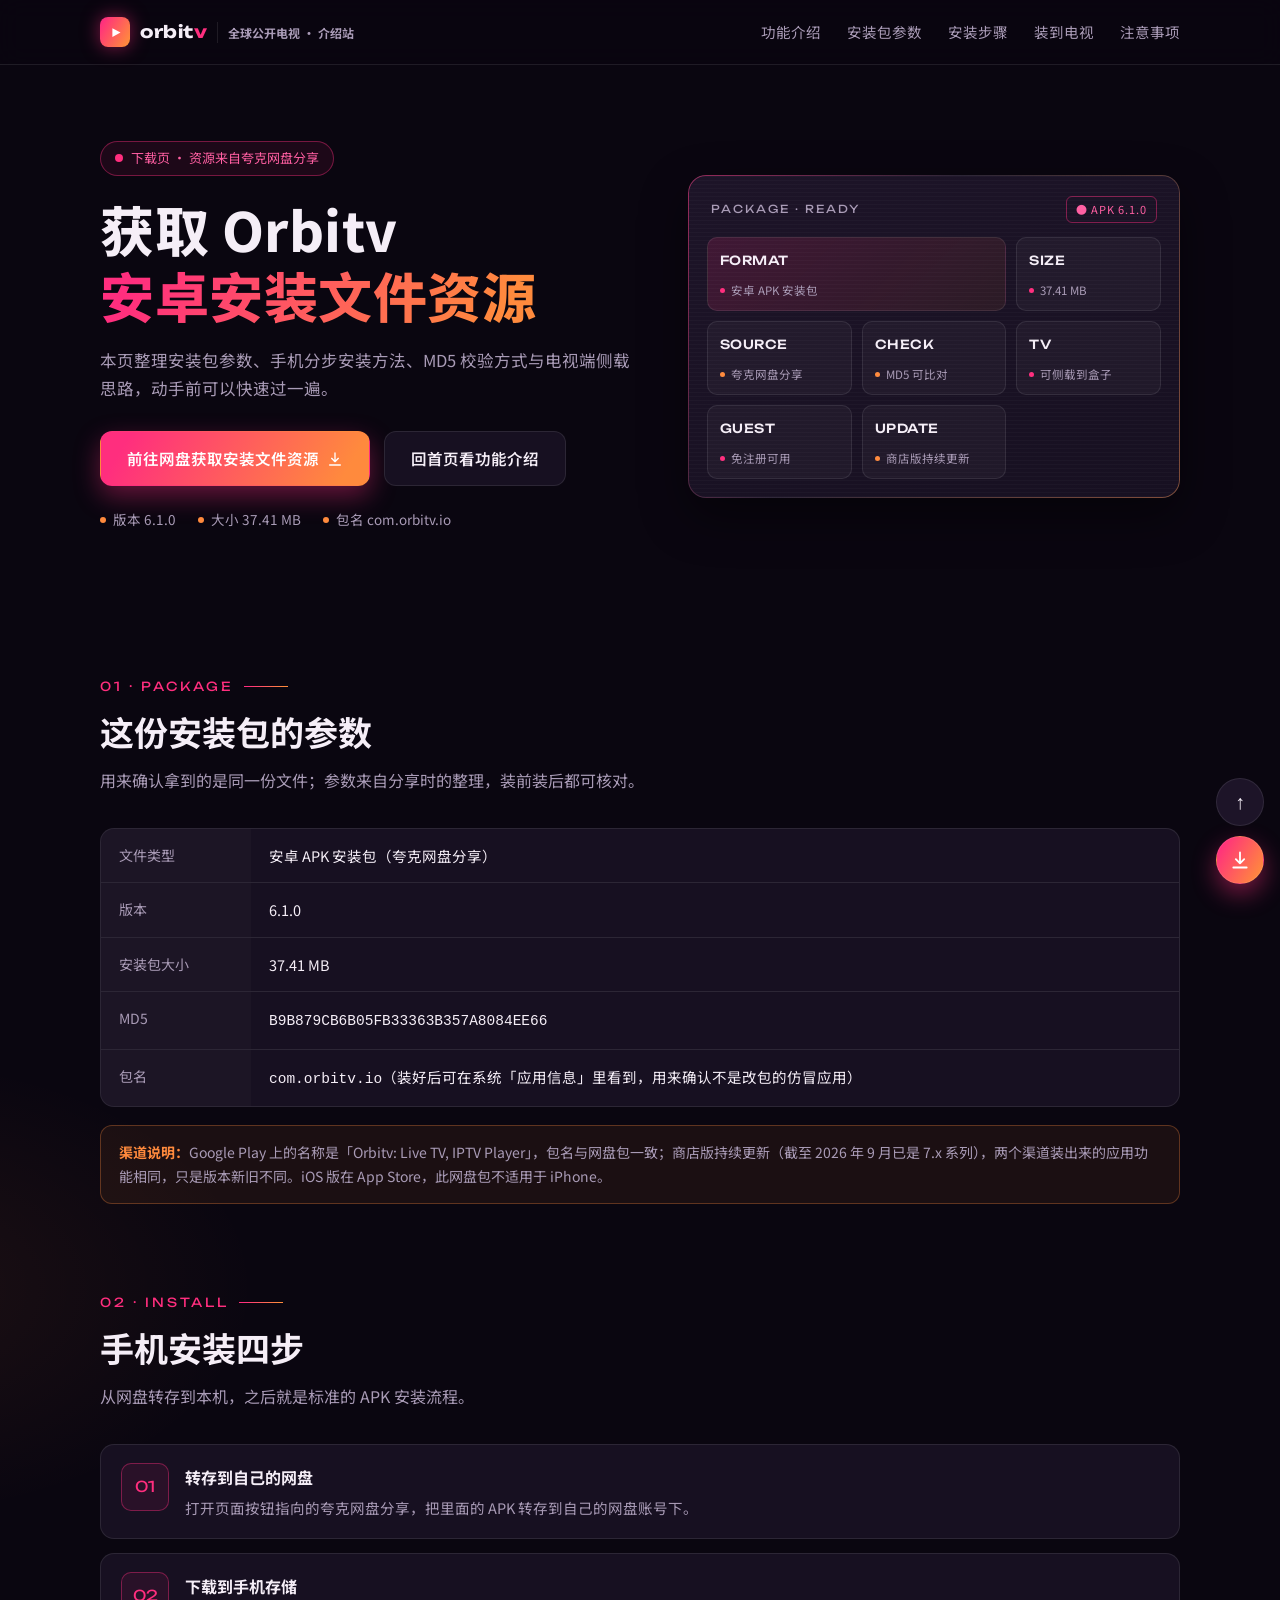
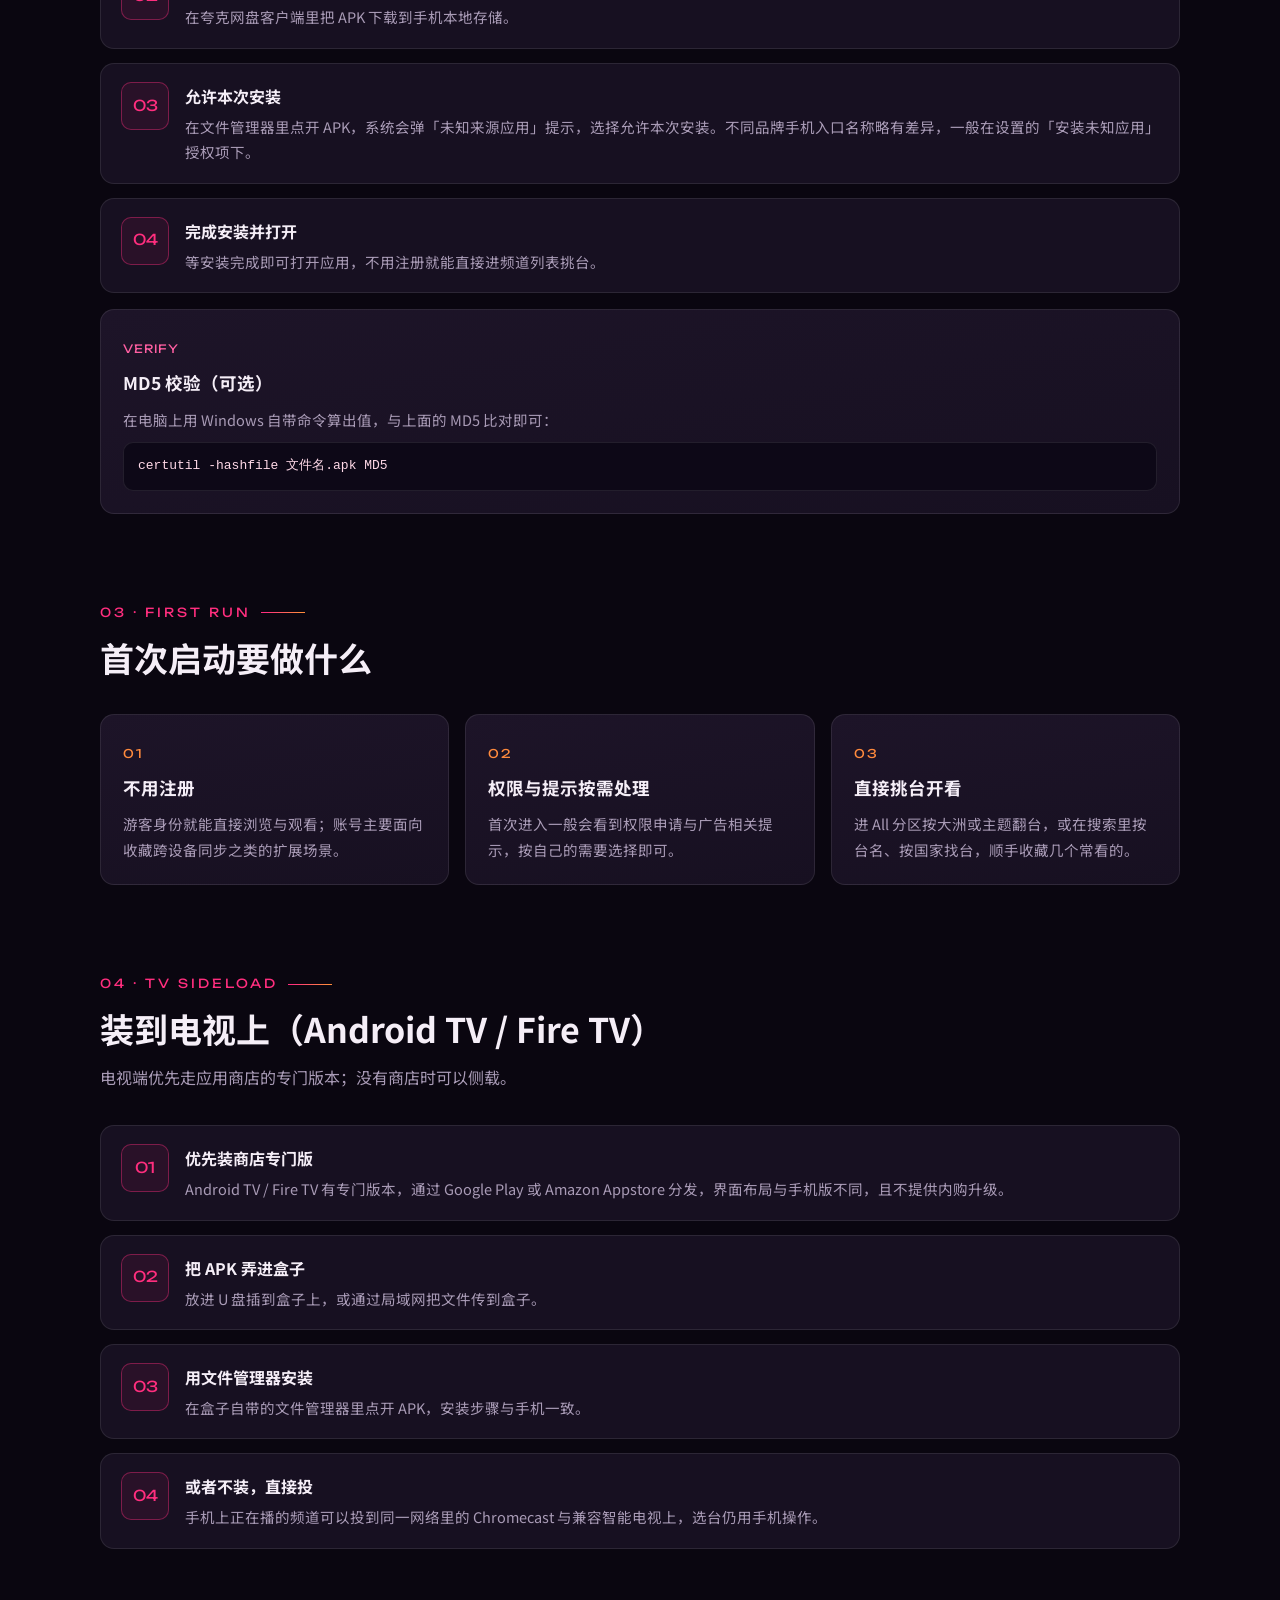
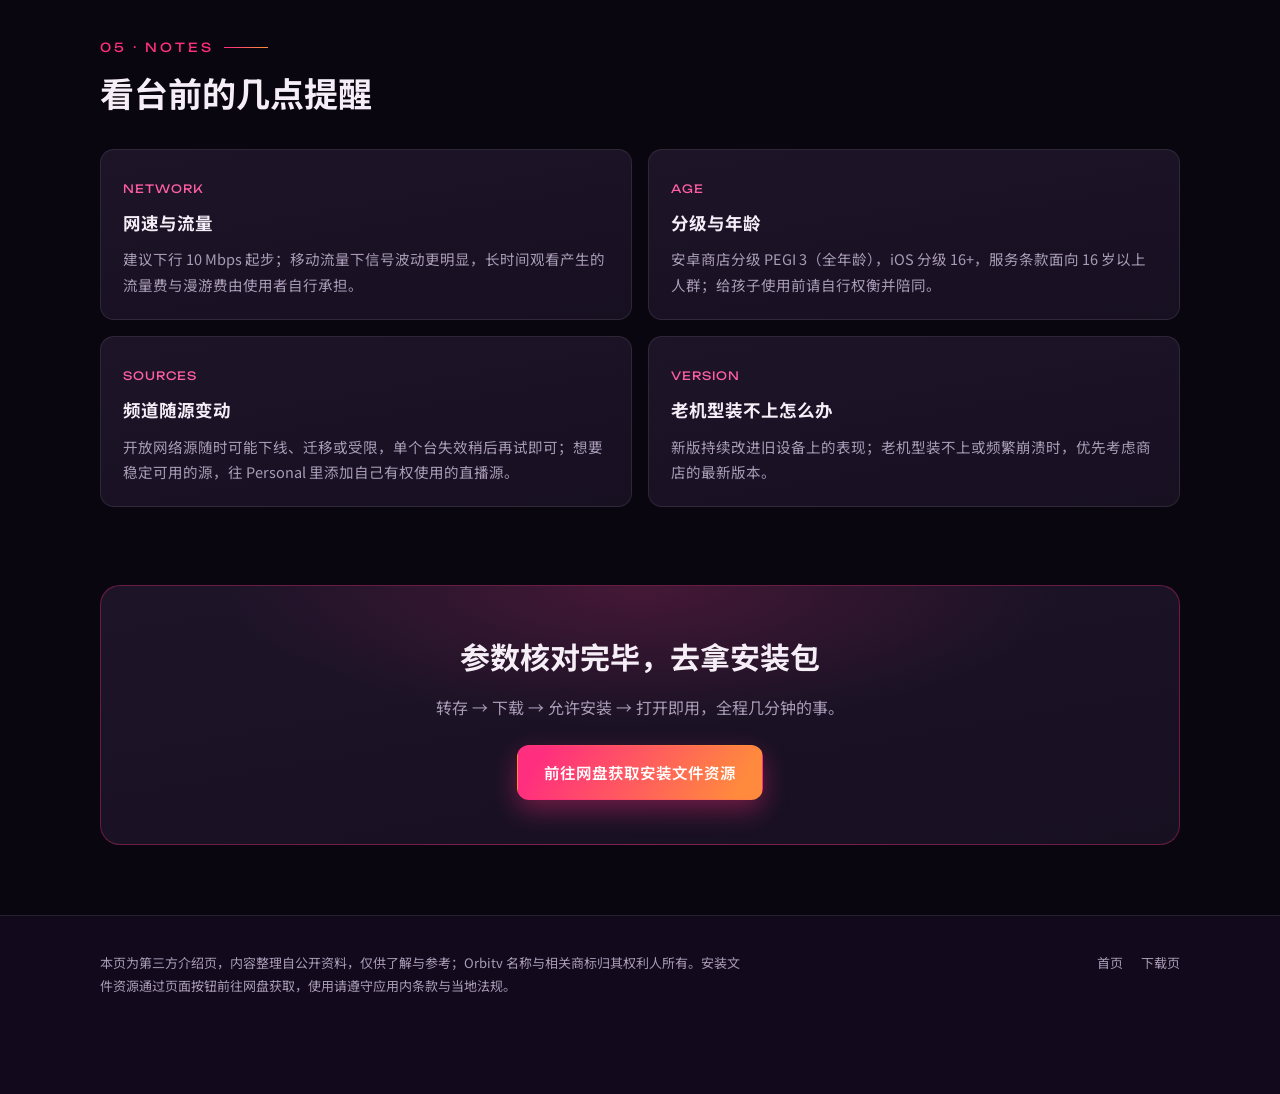
==== download.html @ 274c02f9 "update" ====
<!DOCTYPE html>
<html lang="zh-CN">
<head>
<meta charset="UTF-8">
<meta name="viewport" content="width=device-width, initial-scale=1">
<title>Orbitv 安卓安装包获取指引（v6.1.0）· 安装步骤与 MD5 校验</title>
<meta name="description" content="Orbitv 安卓 APK 安装文件资源的获取指引：安装包参数（版本 6.1.0、37.41 MB、MD5、包名 com.orbitv.io）、手机分步安装、MD5 校验命令、Android TV / Fire TV 侧载方法与首次启动提示。">
<meta name="keywords" content="orbitv 下载,orbitv apk,orbitv 安装包,orbitv 安卓安装,orbitv 6.1.0">
<link rel="icon" type="image/svg+xml" href="data:image/svg+xml,%3Csvg xmlns='http://www.w3.org/2000/svg' viewBox='0 0 32 32'%3E%3Crect width='32' height='32' rx='7' fill='%23ff2e7e'/%3E%3Cpath d='M12 9l12 7-12 7z' fill='%23fff'/%3E%3C/svg%3E">
<link rel="preconnect" href="https://fonts.googleapis.com">
<link rel="preconnect" href="https://fonts.gstatic.com" crossorigin>
<link href="https://fonts.googleapis.com/css2?family=Unbounded:wght@400;500;700&family=Noto+Sans+SC:wght@400;500;700;900&display=swap" rel="stylesheet">
<link rel="stylesheet" href="/assets/css/style.css">
</head>
<body>

<header class="site-header">
  <div class="wrap header-in">
    <a class="brand" href="/">
      <span class="brand-mark" aria-hidden="true">
        <svg viewBox="0 0 24 24" fill="none"><path d="M7 5l13 7-13 7z" fill="#fff"/></svg>
      </span>
      <span class="brand-name">orbit<em>v</em></span>
      <span class="brand-tag">全球公开电视 · 介绍站</span>
    </a>
    <button class="nav-toggle" aria-label="菜单" aria-expanded="false" aria-controls="site-nav">
      <span></span><span></span><span></span>
    </button>
    <nav class="nav-links" id="site-nav" aria-label="站内导航">
      <a href="/">功能介绍</a>
      <a href="#sec-package">安装包参数</a>
      <a href="#sec-steps">安装步骤</a>
      <a href="#sec-tv">装到电视</a>
      <a href="#sec-notes">注意事项</a>
    </nav>
  </div>
</header>

<main>
  <!-- 英雄区 -->
  <section class="hero">
    <div class="wrap hero-grid">
      <div>
        <span class="chip"><span class="live-dot" aria-hidden="true"></span>下载页 · 资源来自夸克网盘分享</span>
        <h1>获取 Orbitv<br><span class="grad-text">安卓安装文件资源</span></h1>
        <p class="lead">本页整理安装包参数、手机分步安装方法、MD5 校验方式与电视端侧载思路，动手前可以快速过一遍。</p>
        <div class="cta-row">
          <a class="btn btn-primary" href="#" data-link="download">前往网盘获取安装文件资源
            <svg width="16" height="16" viewBox="0 0 24 24" fill="none" aria-hidden="true"><path d="M12 3v13m0 0l-5-5m5 5l5-5M4 21h16" stroke="#fff" stroke-width="2" stroke-linecap="round" stroke-linejoin="round"/></svg>
          </a>
          <a class="btn btn-ghost" href="/#sec-zones">回首页看功能介绍</a>
        </div>
        <div class="hero-meta">
          <span><i></i>版本 6.1.0</span>
          <span><i></i>大小 37.41 MB</span>
          <span><i></i>包名 com.orbitv.io</span>
        </div>
      </div>
      <div class="tv-panel" aria-hidden="true">
        <div class="tv-top">
          <span class="sig">PACKAGE · READY</span>
          <span class="on-air">● APK 6.1.0</span>
        </div>
        <div class="mosaic">
          <div class="tile wide"><b>FORMAT</b><i>安卓 APK 安装包</i></div>
          <div class="tile"><b>SIZE</b><i>37.41 MB</i></div>
          <div class="tile alt"><b>SOURCE</b><i>夸克网盘分享</i></div>
          <div class="tile alt"><b>CHECK</b><i>MD5 可比对</i></div>
          <div class="tile"><b>TV</b><i>可侧载到盒子</i></div>
          <div class="tile"><b>GUEST</b><i>免注册可用</i></div>
          <div class="tile alt"><b>UPDATE</b><i>商店版持续更新</i></div>
        </div>
      </div>
    </div>
  </section>

  <!-- 安装包参数 -->
  <section class="sec" id="sec-package">
    <div class="wrap">
      <div class="sec-head reveal">
        <span class="k">01 · PACKAGE</span>
        <h2>这份安装包的参数</h2>
        <p>用来确认拿到的是同一份文件；参数来自分享时的整理，装前装后都可核对。</p>
      </div>
      <dl class="spec-card reveal">
        <div class="spec-row"><dt>文件类型</dt><dd>安卓 APK 安装包（夸克网盘分享）</dd></div>
        <div class="spec-row"><dt>版本</dt><dd>6.1.0</dd></div>
        <div class="spec-row"><dt>安装包大小</dt><dd>37.41 MB</dd></div>
        <div class="spec-row"><dt>MD5</dt><dd><code>B9B879CB6B05FB33363B357A8084EE66</code></dd></div>
        <div class="spec-row"><dt>包名</dt><dd><code>com.orbitv.io</code>（装好后可在系统「应用信息」里看到，用来确认不是改包的仿冒应用）</dd></div>
      </dl>
      <div class="note reveal">
        <b>渠道说明：</b>Google Play 上的名称是「Orbitv: Live TV, IPTV Player」，包名与网盘包一致；商店版持续更新（截至 2026 年 9 月已是 7.x 系列），两个渠道装出来的应用功能相同，只是版本新旧不同。iOS 版在 App Store，此网盘包不适用于 iPhone。
      </div>
    </div>
  </section>

  <!-- 手机安装步骤 -->
  <section class="sec" id="sec-steps">
    <div class="wrap">
      <div class="sec-head reveal">
        <span class="k">02 · INSTALL</span>
        <h2>手机安装四步</h2>
        <p>从网盘转存到本机，之后就是标准的 APK 安装流程。</p>
      </div>
      <div class="steps">
        <div class="step reveal">
          <div>
            <h3>转存到自己的网盘</h3>
            <p>打开页面按钮指向的夸克网盘分享，把里面的 APK 转存到自己的网盘账号下。</p>
          </div>
        </div>
        <div class="step reveal">
          <div>
            <h3>下载到手机存储</h3>
            <p>在夸克网盘客户端里把 APK 下载到手机本地存储。</p>
          </div>
        </div>
        <div class="step reveal">
          <div>
            <h3>允许本次安装</h3>
            <p>在文件管理器里点开 APK，系统会弹「未知来源应用」提示，选择允许本次安装。不同品牌手机入口名称略有差异，一般在设置的「安装未知应用」授权项下。</p>
          </div>
        </div>
        <div class="step reveal">
          <div>
            <h3>完成安装并打开</h3>
            <p>等安装完成即可打开应用，不用注册就能直接进频道列表挑台。</p>
          </div>
        </div>
      </div>
      <div class="card reveal" style="margin-top:16px">
        <span class="en">VERIFY</span>
        <h3>MD5 校验（可选）</h3>
        <p>在电脑上用 Windows 自带命令算出值，与上面的 MD5 比对即可：</p>
        <code class="code">certutil -hashfile 文件名.apk MD5</code>
      </div>
    </div>
  </section>

  <!-- 首次启动 -->
  <section class="sec" id="sec-first">
    <div class="wrap">
      <div class="sec-head reveal">
        <span class="k">03 · FIRST RUN</span>
        <h2>首次启动要做什么</h2>
      </div>
      <div class="grid3">
        <div class="card reveal">
          <span class="num">01</span>
          <h3>不用注册</h3>
          <p>游客身份就能直接浏览与观看；账号主要面向收藏跨设备同步之类的扩展场景。</p>
        </div>
        <div class="card reveal">
          <span class="num">02</span>
          <h3>权限与提示按需处理</h3>
          <p>首次进入一般会看到权限申请与广告相关提示，按自己的需要选择即可。</p>
        </div>
        <div class="card reveal">
          <span class="num">03</span>
          <h3>直接挑台开看</h3>
          <p>进 All 分区按大洲或主题翻台，或在搜索里按台名、按国家找台，顺手收藏几个常看的。</p>
        </div>
      </div>
    </div>
  </section>

  <!-- 电视端 -->
  <section class="sec" id="sec-tv">
    <div class="wrap">
      <div class="sec-head reveal">
        <span class="k">04 · TV SIDELOAD</span>
        <h2>装到电视上（Android TV / Fire TV）</h2>
        <p>电视端优先走应用商店的专门版本；没有商店时可以侧载。</p>
      </div>
      <div class="steps">
        <div class="step reveal">
          <div>
            <h3>优先装商店专门版</h3>
            <p>Android TV / Fire TV 有专门版本，通过 Google Play 或 Amazon Appstore 分发，界面布局与手机版不同，且不提供内购升级。</p>
          </div>
        </div>
        <div class="step reveal">
          <div>
            <h3>把 APK 弄进盒子</h3>
            <p>放进 U 盘插到盒子上，或通过局域网把文件传到盒子。</p>
          </div>
        </div>
        <div class="step reveal">
          <div>
            <h3>用文件管理器安装</h3>
            <p>在盒子自带的文件管理器里点开 APK，安装步骤与手机一致。</p>
          </div>
        </div>
        <div class="step reveal">
          <div>
            <h3>或者不装，直接投</h3>
            <p>手机上正在播的频道可以投到同一网络里的 Chromecast 与兼容智能电视上，选台仍用手机操作。</p>
          </div>
        </div>
      </div>
    </div>
  </section>

  <!-- 注意事项 -->
  <section class="sec" id="sec-notes">
    <div class="wrap">
      <div class="sec-head reveal">
        <span class="k">05 · NOTES</span>
        <h2>看台前的几点提醒</h2>
      </div>
      <div class="grid2">
        <div class="card reveal">
          <span class="en">NETWORK</span>
          <h3>网速与流量</h3>
          <p>建议下行 10 Mbps 起步；移动流量下信号波动更明显，长时间观看产生的流量费与漫游费由使用者自行承担。</p>
        </div>
        <div class="card reveal">
          <span class="en">AGE</span>
          <h3>分级与年龄</h3>
          <p>安卓商店分级 PEGI 3（全年龄），iOS 分级 16+，服务条款面向 16 岁以上人群；给孩子使用前请自行权衡并陪同。</p>
        </div>
        <div class="card reveal">
          <span class="en">SOURCES</span>
          <h3>频道随源变动</h3>
          <p>开放网络源随时可能下线、迁移或受限，单个台失效稍后再试即可；想要稳定可用的源，往 Personal 里添加自己有权使用的直播源。</p>
        </div>
        <div class="card reveal">
          <span class="en">VERSION</span>
          <h3>老机型装不上怎么办</h3>
          <p>新版持续改进旧设备上的表现；老机型装不上或频繁崩溃时，优先考虑商店的最新版本。</p>
        </div>
      </div>
    </div>
  </section>

  <!-- CTA -->
  <div class="wrap">
    <div class="cta-band reveal">
      <h2>参数核对完毕，去拿安装包</h2>
      <p>转存 → 下载 → 允许安装 → 打开即用，全程几分钟的事。</p>
      <a class="btn btn-primary" href="#" data-link="download">前往网盘获取安装文件资源</a>
    </div>
  </div>
</main>

<footer class="site-footer">
  <div class="wrap foot-in">
    <p>本页为第三方介绍页，内容整理自公开资料，仅供了解与参考；Orbitv 名称与相关商标归其权利人所有。安装文件资源通过页面按钮前往网盘获取，使用请遵守应用内条款与当地法规。</p>
    <nav class="foot-links" aria-label="页脚链接">
      <a href="/">首页</a>
      <a href="/download.html">下载页</a>
    </nav>
  </div>
</footer>

<!-- 右下角浮动按钮：返回顶部 + 下载 -->
<div class="fab-stack">
  <button class="fab fab-top" id="to-top" aria-label="返回顶部">↑</button>
  <a class="fab fab-dl" href="#" data-link="download" aria-label="获取安装文件资源">
    <svg viewBox="0 0 24 24" fill="none" aria-hidden="true"><path d="M12 3v13m0 0l-5-5m5 5l5-5M4 21h16" stroke="#fff" stroke-width="2.2" stroke-linecap="round" stroke-linejoin="round"/></svg>
  </a>
</div>

<script src="/assets/js/links.js"></script>
<script src="/assets/js/main.js"></script>
</body>
</html>
---- assets/css/style.css ----
/* orbitv.loveyou.bond —— 广播信号 · 暗夜粉调主题（第三方介绍站） */
:root {
  --bg: #0a0610;
  --bg-2: #120a1c;
  --panel: #171021;
  --panel-2: #1d1428;
  --line: rgba(255, 255, 255, 0.09);
  --txt: #f5eef7;
  --muted: #a99bb6;
  --pink: #ff2e7e;
  --pink-soft: #ff5fa2;
  --orange: #ff8a3d;
  --grad: linear-gradient(120deg, #ff2e7e 10%, #ff8a3d 90%);
  --radius: 14px;
  --shadow: 0 18px 48px rgba(0, 0, 0, 0.45);
}

* { box-sizing: border-box; margin: 0; padding: 0; }
html { overflow-x: clip; scroll-behavior: smooth; }
@media (prefers-reduced-motion: reduce) {
  html { scroll-behavior: auto; }
}
body {
  font-family: 'Noto Sans SC', 'PingFang SC', 'Microsoft YaHei', system-ui, -apple-system, sans-serif;
  background:
    radial-gradient(900px 480px at 85% -10%, rgba(255, 46, 126, 0.14), transparent 60%),
    radial-gradient(700px 420px at -10% 30%, rgba(255, 138, 61, 0.08), transparent 55%),
    var(--bg);
  color: var(--txt);
  line-height: 1.75;
  -webkit-font-smoothing: antialiased;
}
img, svg, video { max-width: 100%; display: block; }
a { color: var(--pink-soft); text-decoration: none; }
a:hover { text-decoration: underline; }
ul, ol { padding-left: 1.4em; }
li { margin: 0.35em 0; }
code { font-family: ui-monospace, Consolas, 'Courier New', monospace; }

.wrap { max-width: 1120px; margin: 0 auto; padding: 0 20px; }
.disp { font-family: 'Unbounded', 'Noto Sans SC', sans-serif; }
.grad-text {
  background: var(--grad);
  -webkit-background-clip: text;
  background-clip: text;
  color: transparent;
}

/* ---------- 顶栏 ---------- */
.site-header {
  position: sticky; top: 0; z-index: 50;
  background: rgba(10, 6, 16, 0.82);
  backdrop-filter: blur(12px);
  -webkit-backdrop-filter: blur(12px);
  border-bottom: 1px solid var(--line);
}
.header-in { display: flex; align-items: center; justify-content: space-between; gap: 16px; height: 64px; }
.brand { display: inline-flex; align-items: center; gap: 10px; color: var(--txt); font-weight: 700; }
.brand:hover { text-decoration: none; }
.brand-mark {
  width: 30px; height: 30px; border-radius: 8px; flex: none;
  background: var(--grad);
  display: inline-flex; align-items: center; justify-content: center;
  box-shadow: 0 0 18px rgba(255, 46, 126, 0.5);
}
.brand-mark svg { width: 15px; height: 15px; }
.brand-name { font-family: 'Unbounded', sans-serif; font-size: 17px; letter-spacing: 0.5px; }
.brand-name em { font-style: normal; color: var(--pink); }
.brand-tag { font-size: 12px; color: var(--muted); border-left: 1px solid var(--line); padding-left: 10px; }

.nav-links { display: flex; align-items: center; gap: 26px; }
.nav-links a { color: var(--muted); font-size: 14.5px; }
.nav-links a:hover { color: var(--txt); text-decoration: none; }
.nav-cta {
  padding: 8px 16px; border-radius: 999px; font-size: 14px; color: #fff !important;
  background: var(--grad); box-shadow: 0 6px 18px rgba(255, 46, 126, 0.35);
}
.nav-toggle {
  display: none; width: 42px; height: 42px; border-radius: 10px;
  background: var(--panel-2); border: 1px solid var(--line); cursor: pointer;
  flex-direction: column; align-items: center; justify-content: center; gap: 5px;
}
.nav-toggle span { width: 18px; height: 2px; background: var(--txt); border-radius: 2px; transition: transform 0.2s, opacity 0.2s; }
.nav-toggle.open span:nth-child(1) { transform: translateY(7px) rotate(45deg); }
.nav-toggle.open span:nth-child(2) { opacity: 0; }
.nav-toggle.open span:nth-child(3) { transform: translateY(-7px) rotate(-45deg); }

/* ---------- 英雄区 ---------- */
.hero { position: relative; padding: 76px 0 64px; overflow: clip; }
.hero-grid { display: grid; grid-template-columns: 1.05fr 0.95fr; gap: 44px; align-items: center; }
.chip {
  display: inline-flex; align-items: center; gap: 8px;
  font-size: 13px; color: var(--pink-soft);
  border: 1px solid rgba(255, 46, 126, 0.4); border-radius: 999px;
  padding: 5px 14px; background: rgba(255, 46, 126, 0.08);
}
.live-dot { width: 8px; height: 8px; border-radius: 50%; background: var(--pink); animation: pulse 1.6s infinite; }
@keyframes pulse { 0%, 100% { opacity: 1; box-shadow: 0 0 0 0 rgba(255, 46, 126, 0.6); } 50% { opacity: 0.6; box-shadow: 0 0 0 6px rgba(255, 46, 126, 0); } }
.hero h1 {
  font-size: clamp(32px, 5.2vw, 54px); line-height: 1.22; font-weight: 800;
  margin: 20px 0 18px; letter-spacing: 0.5px;
}
.hero .lead { color: var(--muted); font-size: 16.5px; max-width: 560px; }
.cta-row { display: flex; flex-wrap: wrap; gap: 14px; margin: 28px 0 22px; }
.btn {
  display: inline-flex; align-items: center; justify-content: center; gap: 8px;
  padding: 13px 26px; border-radius: 12px; font-size: 15.5px; font-weight: 600;
  border: 1px solid transparent; cursor: pointer;
}
.btn:hover { text-decoration: none; transform: translateY(-1px); }
.btn-primary { background: var(--grad); color: #fff; box-shadow: 0 10px 26px rgba(255, 46, 126, 0.38); }
.btn-ghost { border-color: var(--line); color: var(--txt); background: var(--panel); }
.hero-meta { display: flex; flex-wrap: wrap; gap: 10px 22px; color: var(--muted); font-size: 13.5px; }
.hero-meta span { display: inline-flex; align-items: center; gap: 7px; }
.hero-meta i { width: 6px; height: 6px; border-radius: 50%; background: var(--orange); flex: none; }

/* 频道马赛克面板 */
.tv-panel {
  position: relative; border-radius: 18px; padding: 18px;
  background: linear-gradient(160deg, var(--panel-2), var(--panel));
  border: 1px solid var(--line); box-shadow: var(--shadow);
}
.tv-panel::before {
  content: ''; position: absolute; inset: -1px; border-radius: 18px; pointer-events: none;
  background: linear-gradient(120deg, rgba(255, 46, 126, 0.5), transparent 40%, rgba(255, 138, 61, 0.4));
  -webkit-mask: linear-gradient(#fff 0 0) content-box, linear-gradient(#fff 0 0);
  -webkit-mask-composite: xor; mask-composite: exclude; padding: 1px;
}
.tv-panel::after {
  content: ''; position: absolute; inset: 0; border-radius: 18px; pointer-events: none;
  background: repeating-linear-gradient(0deg, rgba(255, 255, 255, 0.025) 0 1px, transparent 1px 4px);
}
.tv-top { display: flex; justify-content: space-between; align-items: center; padding: 2px 4px 14px; }
.tv-top .sig { font-family: 'Unbounded', sans-serif; font-size: 11px; letter-spacing: 2px; color: var(--muted); }
.tv-top .on-air { font-size: 11px; color: var(--pink-soft); border: 1px solid rgba(255, 46, 126, 0.45); border-radius: 6px; padding: 3px 9px; letter-spacing: 1px; }
.mosaic { display: grid; grid-template-columns: repeat(3, minmax(0, 1fr)); gap: 10px; }
.tile {
  border-radius: 10px; padding: 12px 12px 10px; min-height: 74px;
  background: rgba(255, 255, 255, 0.035); border: 1px solid var(--line);
  display: flex; flex-direction: column; justify-content: space-between;
}
.tile.wide { grid-column: span 2; background: linear-gradient(135deg, rgba(255, 46, 126, 0.16), rgba(255, 138, 61, 0.08)); }
.tile b { font-family: 'Unbounded', sans-serif; font-size: 12.5px; font-weight: 500; letter-spacing: 0.5px; }
.tile i { font-style: normal; font-size: 11.5px; color: var(--muted); display: flex; align-items: center; gap: 6px; }
.tile i::before { content: ''; width: 5px; height: 5px; border-radius: 50%; background: var(--pink); flex: none; }
.tile.alt i::before { background: var(--orange); }

/* 跑马灯 */
.ticker { border-top: 1px solid var(--line); border-bottom: 1px solid var(--line); background: rgba(255, 255, 255, 0.02); overflow: hidden; }
.ticker-track { display: flex; gap: 44px; width: max-content; padding: 11px 0; animation: tick 30s linear infinite; }
.ticker span { font-size: 13px; color: var(--muted); white-space: nowrap; display: inline-flex; align-items: center; gap: 10px; }
.ticker b { color: var(--pink-soft); font-weight: 600; }
@keyframes tick { from { transform: translateX(0); } to { transform: translateX(-50%); } }

/* ---------- 通用段落 ---------- */
.sec { padding: 74px 0 8px; }
.sec-head { max-width: 720px; margin-bottom: 34px; }
.k {
  font-family: 'Unbounded', sans-serif; font-size: 12.5px; letter-spacing: 3px;
  color: var(--pink); display: inline-flex; align-items: center; gap: 10px; margin-bottom: 12px;
}
.k::after { content: ''; width: 44px; height: 1px; background: var(--grad); }
.sec-head h2 { font-size: clamp(24px, 3.4vw, 34px); line-height: 1.3; font-weight: 700; margin-bottom: 12px; }
.sec-head p { color: var(--muted); }
.grid3 { display: grid; grid-template-columns: repeat(3, minmax(0, 1fr)); gap: 16px; }
.grid2 { display: grid; grid-template-columns: repeat(2, minmax(0, 1fr)); gap: 16px; }
.card {
  background: linear-gradient(170deg, var(--panel-2), var(--panel));
  border: 1px solid var(--line); border-radius: var(--radius); padding: 22px;
  transition: border-color 0.25s, transform 0.25s;
}
.card:hover { border-color: rgba(255, 46, 126, 0.45); transform: translateY(-3px); }
.card .num { font-family: 'Unbounded', sans-serif; font-size: 12px; color: var(--orange); letter-spacing: 2px; }
.card h3 { font-size: 17.5px; margin: 8px 0 8px; }
.card p { color: var(--muted); font-size: 14.5px; }
.card .en { font-family: 'Unbounded', sans-serif; font-size: 11.5px; color: var(--pink-soft); letter-spacing: 1px; }

/* 浏览方式两栏 */
.browse-grid { display: grid; grid-template-columns: 1fr 1fr; gap: 16px; }
.pill-box { display: flex; flex-wrap: wrap; gap: 9px; margin-top: 14px; }
.pill {
  font-size: 13.5px; padding: 7px 15px; border-radius: 999px;
  background: rgba(255, 255, 255, 0.04); border: 1px solid var(--line); color: var(--txt);
}
.note {
  margin-top: 18px; padding: 14px 18px; border-radius: 12px; font-size: 14px; color: var(--muted);
  background: rgba(255, 138, 61, 0.07); border: 1px solid rgba(255, 138, 61, 0.3);
}
.note b { color: var(--orange); }

/* 表格 */
.tbl { width: 100%; border-collapse: collapse; font-size: 14.5px; }
.tbl th, .tbl td { text-align: left; padding: 12px 14px; border-bottom: 1px solid var(--line); vertical-align: top; }
.tbl th { color: var(--pink-soft); font-weight: 600; white-space: nowrap; }
.tbl td { color: var(--muted); }
.tbl td:first-child { color: var(--txt); white-space: nowrap; }
.tbl-wrap { border: 1px solid var(--line); border-radius: var(--radius); overflow-x: auto; background: var(--panel); }

/* 步骤 */
.steps { counter-reset: step; display: grid; gap: 14px; }
.step { display: flex; gap: 16px; padding: 18px 20px; border: 1px solid var(--line); border-radius: var(--radius); background: var(--panel); }
.step::before {
  counter-increment: step; content: counter(step, decimal-leading-zero);
  font-family: 'Unbounded', sans-serif; font-size: 15px; color: var(--pink);
  border: 1px solid rgba(255, 46, 126, 0.4); border-radius: 10px;
  width: 46px; height: 46px; flex: none; display: flex; align-items: center; justify-content: center;
  background: rgba(255, 46, 126, 0.08);
}
.step h3 { font-size: 16px; margin-bottom: 4px; }
.step p { color: var(--muted); font-size: 14.5px; }

/* 参数卡 */
.spec-card { border: 1px solid var(--line); border-radius: var(--radius); background: var(--panel); overflow: hidden; }
.spec-row { display: grid; grid-template-columns: 150px 1fr; }
.spec-row + .spec-row { border-top: 1px solid var(--line); }
.spec-row dt { padding: 14px 18px; color: var(--muted); font-size: 14px; background: rgba(255, 255, 255, 0.02); }
.spec-row dd { padding: 14px 18px; font-size: 14.5px; overflow-wrap: anywhere; }
.code {
  display: block; font-size: 13px; padding: 12px 14px; border-radius: 10px;
  background: #0d0817; border: 1px solid var(--line); overflow-wrap: anywhere;
  color: #ffd9e8; margin-top: 10px;
}

/* FAQ */
.qa { border: 1px solid var(--line); border-radius: var(--radius); background: var(--panel); margin-bottom: 12px; overflow: hidden; }
.qa summary {
  cursor: pointer; list-style: none; padding: 17px 52px 17px 20px;
  font-weight: 600; font-size: 15.5px; position: relative;
}
.qa summary::-webkit-details-marker { display: none; }
.qa summary::after {
  content: '+'; position: absolute; right: 18px; top: 50%; transform: translateY(-50%);
  font-family: 'Unbounded', sans-serif; font-size: 18px; color: var(--pink);
  transition: transform 0.2s;
}
.qa[open] summary::after { transform: translateY(-50%) rotate(45deg); }
.qa .qa-body { padding: 0 20px 18px; color: var(--muted); font-size: 14.5px; }

/* CTA 横幅 */
.cta-band {
  margin: 70px 0; border-radius: 20px; padding: 44px 36px; text-align: center;
  background:
    radial-gradient(600px 200px at 50% 0%, rgba(255, 46, 126, 0.18), transparent 70%),
    linear-gradient(170deg, var(--panel-2), var(--panel));
  border: 1px solid rgba(255, 46, 126, 0.35);
}
.cta-band h2 { font-size: clamp(22px, 3.2vw, 30px); margin-bottom: 10px; }
.cta-band p { color: var(--muted); margin-bottom: 24px; }

/* ---------- 页脚 ---------- */
.site-footer { border-top: 1px solid var(--line); background: var(--bg-2); padding: 36px 0 96px; margin-top: 30px; }
.foot-in { display: flex; flex-wrap: wrap; gap: 14px 28px; justify-content: space-between; align-items: flex-start; }
.foot-in p { color: var(--muted); font-size: 13px; max-width: 640px; }
.foot-links { display: flex; gap: 18px; font-size: 13px; flex: none; }
.foot-links a { color: var(--muted); }
.foot-links a:hover { color: var(--txt); }

/* ---------- 右下角浮动按钮 ---------- */
.fab-stack { position: fixed; right: 16px; bottom: 16px; z-index: 70; display: flex; flex-direction: column; gap: 10px; }
.fab {
  width: 48px; height: 48px; border-radius: 50%;
  display: flex; align-items: center; justify-content: center;
  font-size: 20px; border: 1px solid var(--line); cursor: pointer;
}
.fab:hover { text-decoration: none; }
.fab-dl { background: var(--grad); color: #fff; box-shadow: 0 10px 24px rgba(255, 46, 126, 0.45); }
.fab-top { background: var(--panel-2); color: var(--txt); opacity: 0; transform: translateY(10px); pointer-events: none; transition: opacity 0.25s, transform 0.25s; }
.fab-top.show { opacity: 1; transform: translateY(0); pointer-events: auto; }
.fab svg { width: 20px; height: 20px; }

/* 渐显 */
.reveal { opacity: 0; transform: translateY(16px); transition: opacity 0.6s ease, transform 0.6s ease; }
.reveal.in { opacity: 1; transform: none; }
@media (prefers-reduced-motion: reduce) {
  .reveal { opacity: 1; transform: none; transition: none; }
  .ticker-track { animation: none; }
  .live-dot { animation: none; }
  .card:hover, .btn:hover { transform: none; }
}

/* ---------- 响应式 ---------- */
@media (max-width: 960px) {
  .hero { padding: 52px 0 48px; }
  .hero-grid { grid-template-columns: 1fr; gap: 36px; }
  .grid3 { grid-template-columns: repeat(2, minmax(0, 1fr)); }
  .browse-grid { grid-template-columns: 1fr; }
}
@media (max-width: 860px) {
  .nav-toggle { display: inline-flex; }
  .brand-tag { display: none; }
  .nav-links {
    display: none; position: absolute; top: 64px; left: 0; right: 0;
    flex-direction: column; align-items: stretch; gap: 0;
    background: rgba(13, 8, 20, 0.98); border-bottom: 1px solid var(--line);
    padding: 8px 20px 14px;
  }
  .nav-links.open { display: flex; }
  .nav-links a { padding: 13px 4px; border-bottom: 1px solid rgba(255, 255, 255, 0.05); font-size: 15px; }
  .nav-links a:last-child { border-bottom: none; }
  .nav-links .nav-cta { margin-top: 10px; text-align: center; }
}
@media (max-width: 640px) {
  .sec { padding: 56px 0 6px; }
  .grid3, .grid2 { grid-template-columns: 1fr; }
  .mosaic { grid-template-columns: repeat(2, minmax(0, 1fr)); }
  .tile.wide { grid-column: span 2; }
  .spec-row { grid-template-columns: 112px 1fr; }
  .spec-row dt, .spec-row dd { padding: 12px 14px; }
  .cta-band { padding: 34px 20px; }
  .fab-stack { right: 12px; bottom: 12px; }
}
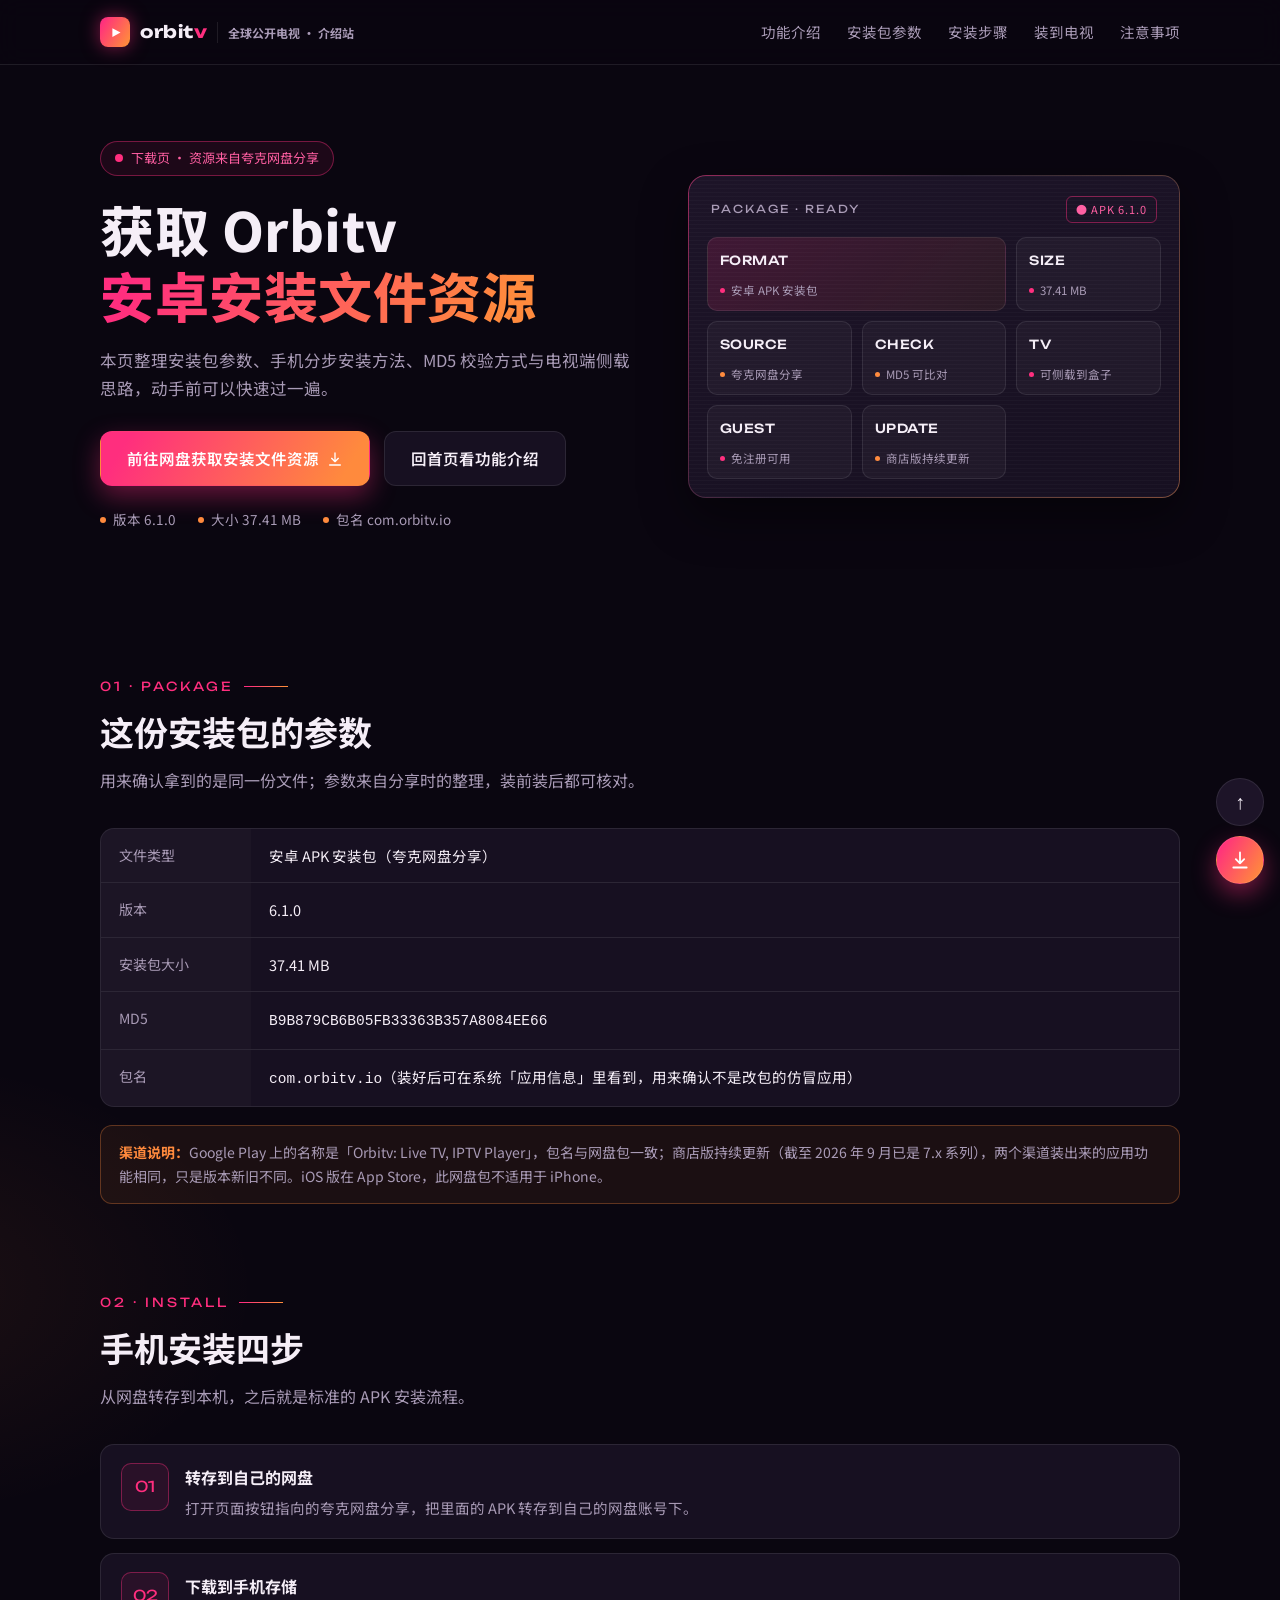
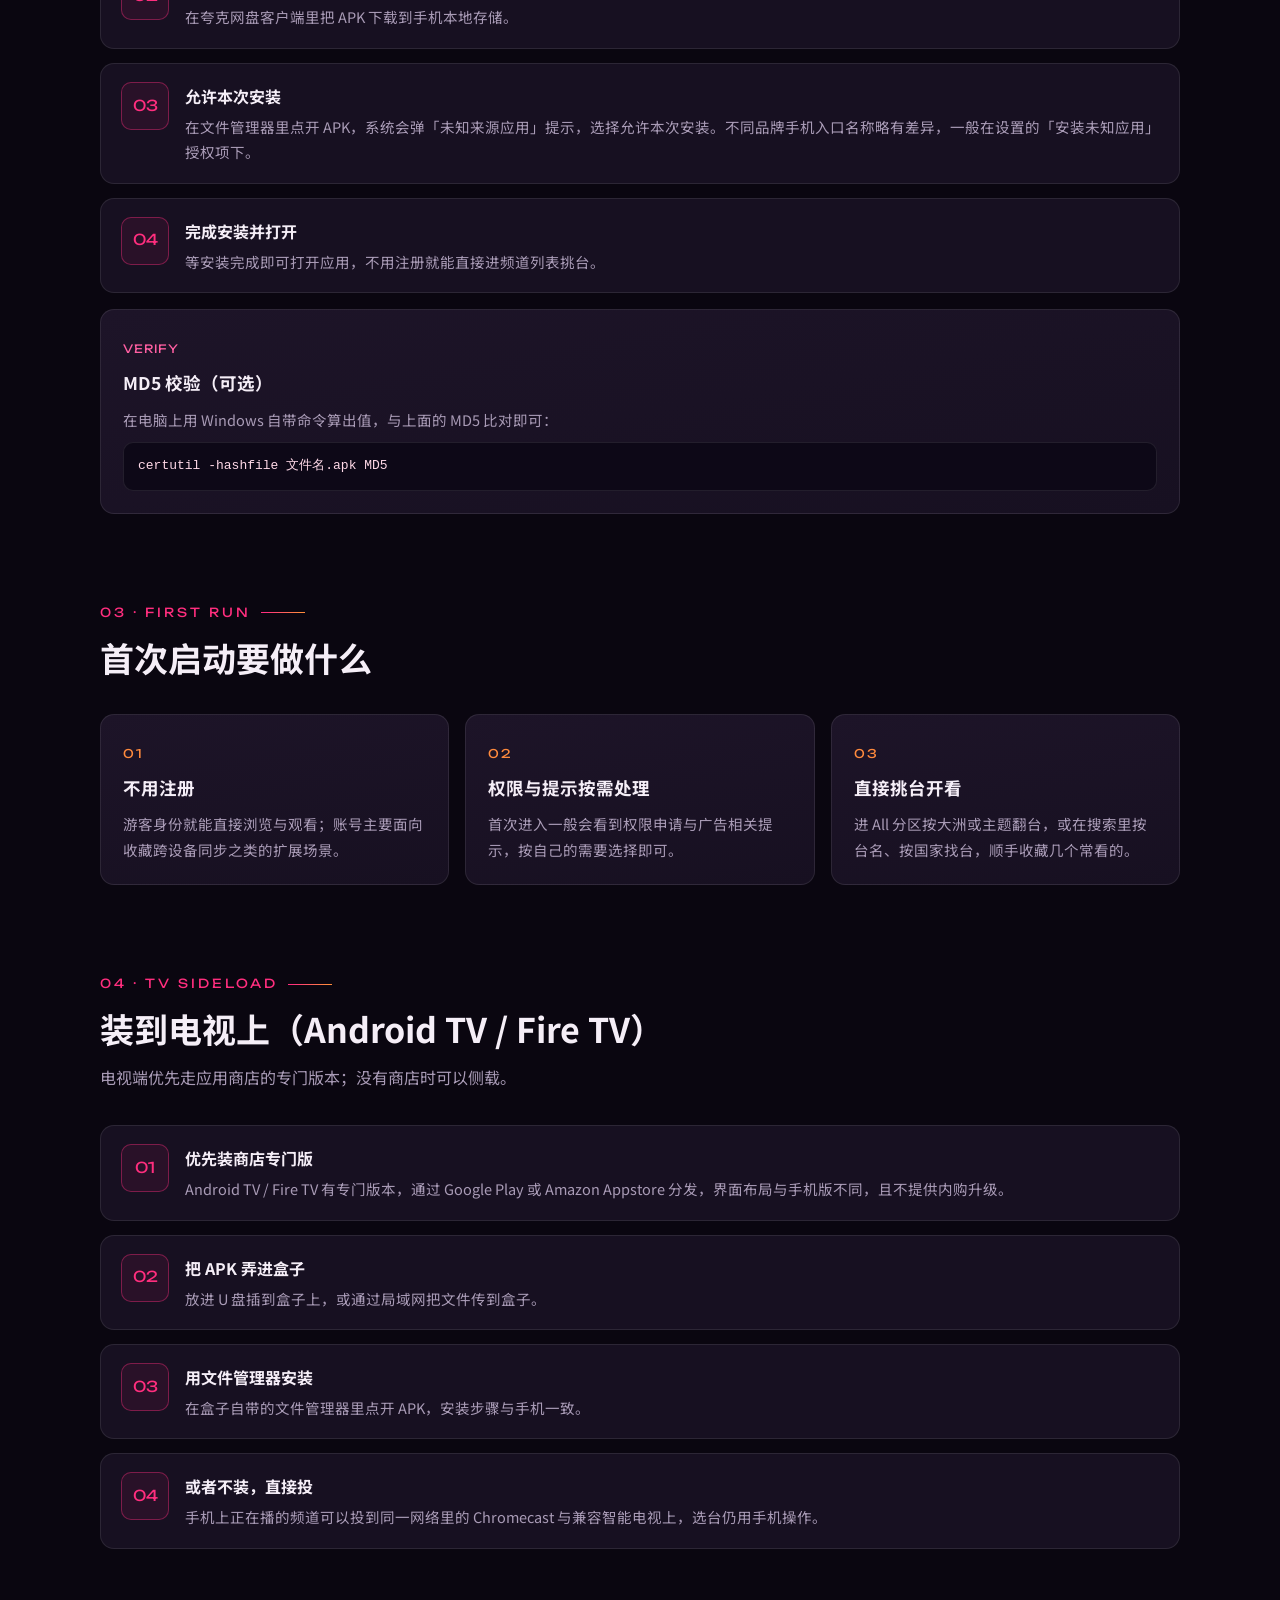
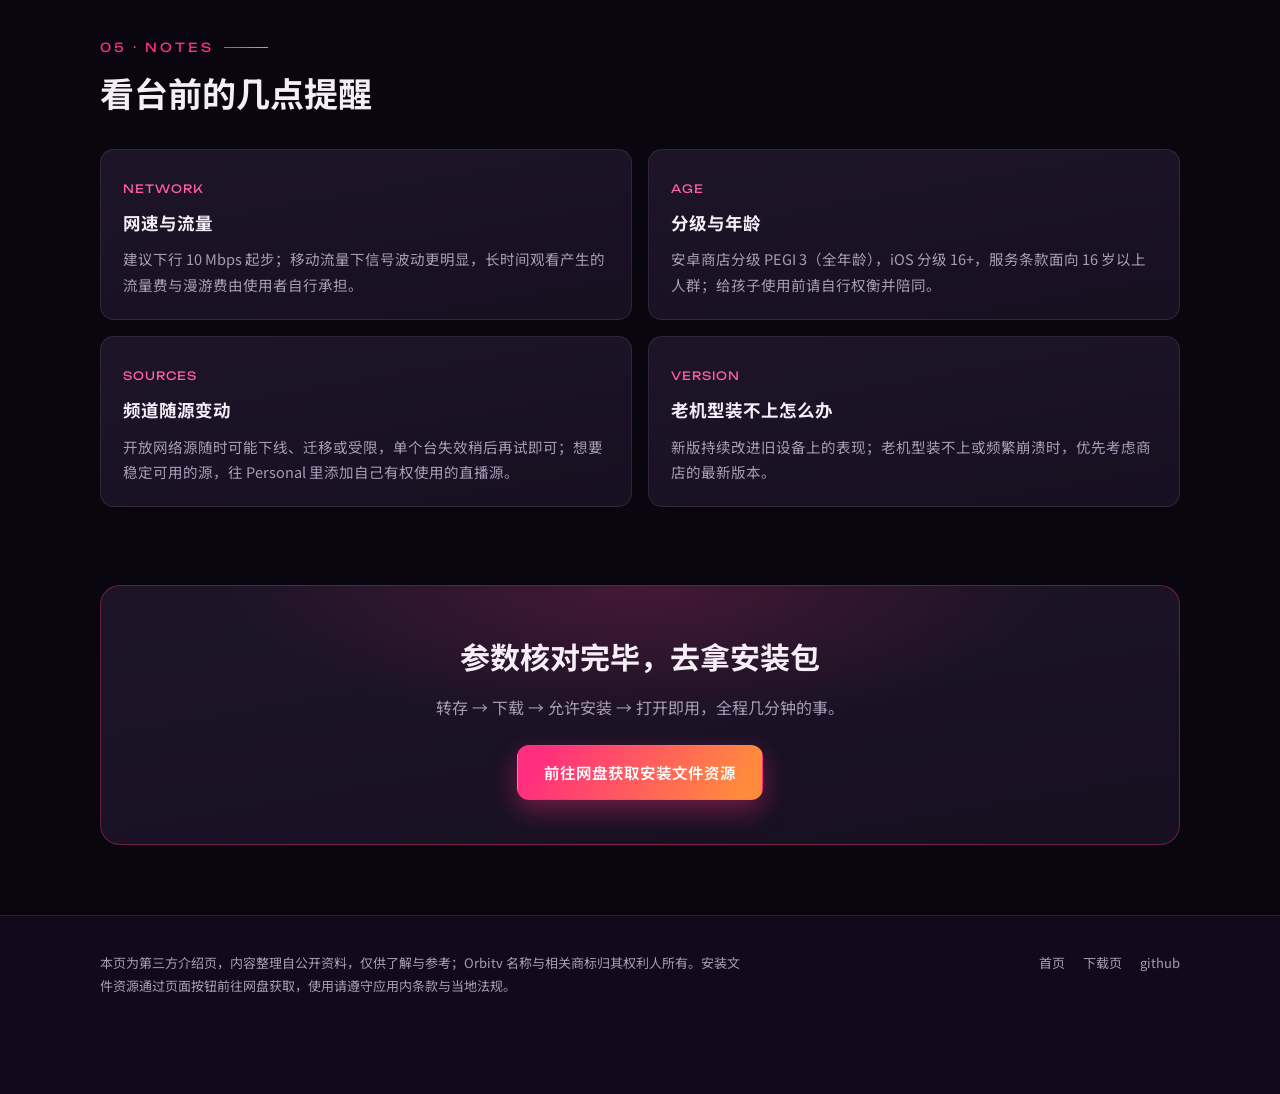
==== commit 215fc68b: "update" ====
--- a/download.html
+++ b/download.html
@@ -250,6 +250,7 @@
     <nav class="foot-links" aria-label="页脚链接">
       <a href="/">首页</a>
       <a href="/download.html">下载页</a>
+      <a href="https://github.com/alipymanbu/orbitv.loveyou.bond">github</a>
     </nav>
   </div>
 </footer>
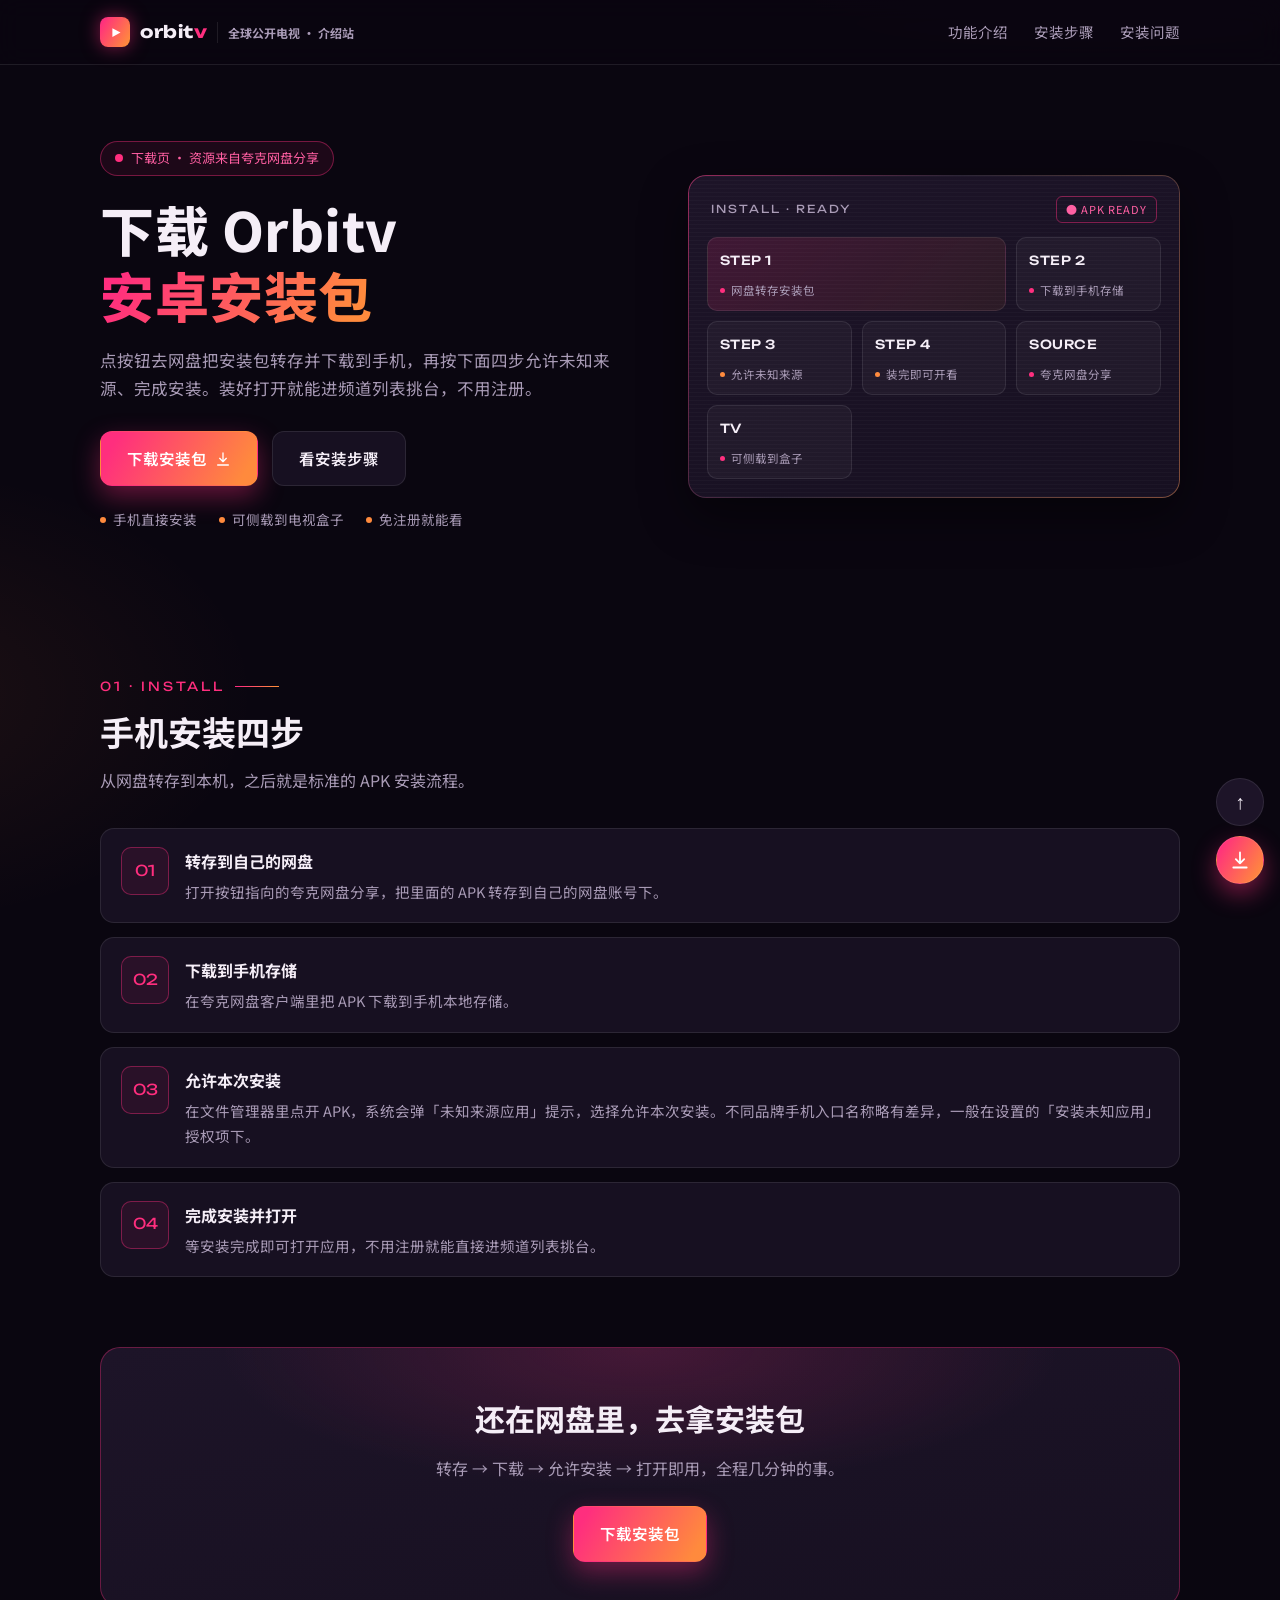
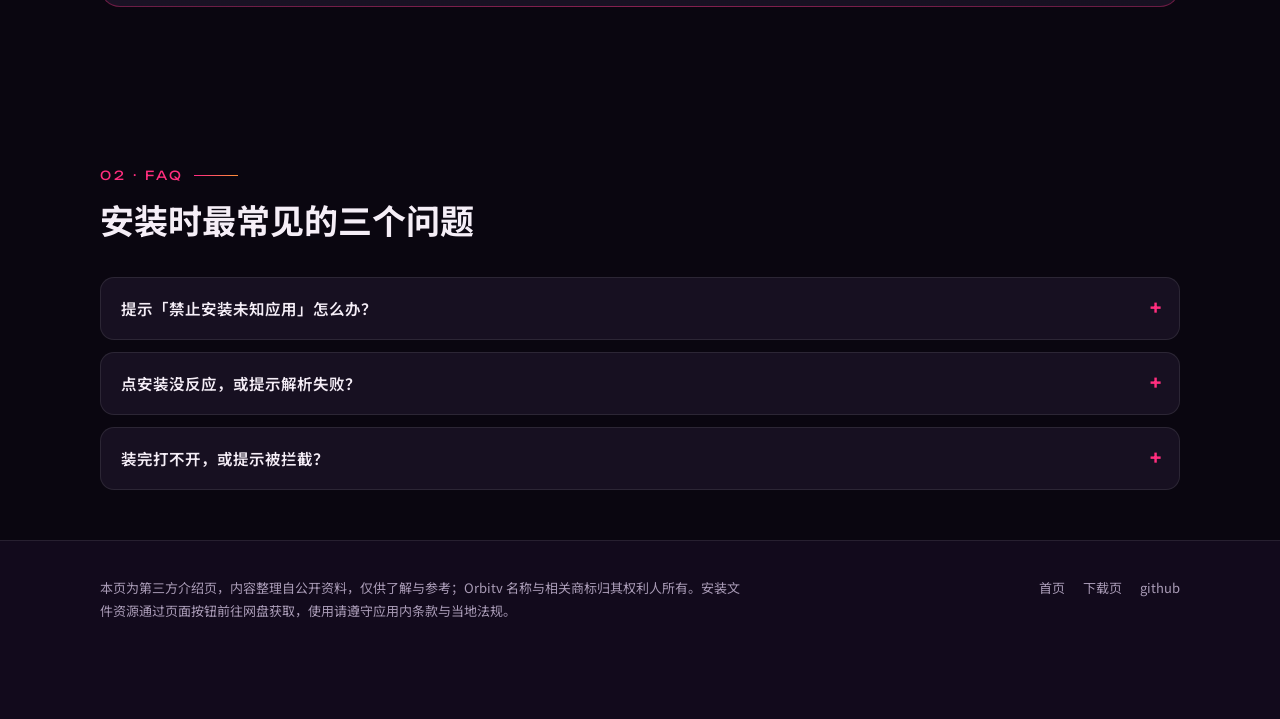
==== commit 72d3c91d: "update" ====
--- a/download.html
+++ b/download.html
@@ -1,269 +1,163 @@
-<!DOCTYPE html>
-<html lang="zh-CN">
-<head>
-<meta charset="UTF-8">
-<meta name="viewport" content="width=device-width, initial-scale=1">
-<title>Orbitv 安卓安装包获取指引（v6.1.0）· 安装步骤与 MD5 校验</title>
-<meta name="description" content="Orbitv 安卓 APK 安装文件资源的获取指引：安装包参数（版本 6.1.0、37.41 MB、MD5、包名 com.orbitv.io）、手机分步安装、MD5 校验命令、Android TV / Fire TV 侧载方法与首次启动提示。">
-<meta name="keywords" content="orbitv 下载,orbitv apk,orbitv 安装包,orbitv 安卓安装,orbitv 6.1.0">
-<link rel="icon" type="image/svg+xml" href="data:image/svg+xml,%3Csvg xmlns='http://www.w3.org/2000/svg' viewBox='0 0 32 32'%3E%3Crect width='32' height='32' rx='7' fill='%23ff2e7e'/%3E%3Cpath d='M12 9l12 7-12 7z' fill='%23fff'/%3E%3C/svg%3E">
-<link rel="preconnect" href="https://fonts.googleapis.com">
-<link rel="preconnect" href="https://fonts.gstatic.com" crossorigin>
-<link href="https://fonts.googleapis.com/css2?family=Unbounded:wght@400;500;700&family=Noto+Sans+SC:wght@400;500;700;900&display=swap" rel="stylesheet">
-<link rel="stylesheet" href="/assets/css/style.css">
-</head>
-<body>
-
-<header class="site-header">
-  <div class="wrap header-in">
-    <a class="brand" href="/">
-      <span class="brand-mark" aria-hidden="true">
-        <svg viewBox="0 0 24 24" fill="none"><path d="M7 5l13 7-13 7z" fill="#fff"/></svg>
-      </span>
-      <span class="brand-name">orbit<em>v</em></span>
-      <span class="brand-tag">全球公开电视 · 介绍站</span>
-    </a>
-    <button class="nav-toggle" aria-label="菜单" aria-expanded="false" aria-controls="site-nav">
-      <span></span><span></span><span></span>
-    </button>
-    <nav class="nav-links" id="site-nav" aria-label="站内导航">
-      <a href="/">功能介绍</a>
-      <a href="#sec-package">安装包参数</a>
-      <a href="#sec-steps">安装步骤</a>
-      <a href="#sec-tv">装到电视</a>
-      <a href="#sec-notes">注意事项</a>
-    </nav>
-  </div>
-</header>
-
-<main>
-  <!-- 英雄区 -->
-  <section class="hero">
-    <div class="wrap hero-grid">
-      <div>
-        <span class="chip"><span class="live-dot" aria-hidden="true"></span>下载页 · 资源来自夸克网盘分享</span>
-        <h1>获取 Orbitv<br><span class="grad-text">安卓安装文件资源</span></h1>
-        <p class="lead">本页整理安装包参数、手机分步安装方法、MD5 校验方式与电视端侧载思路，动手前可以快速过一遍。</p>
-        <div class="cta-row">
-          <a class="btn btn-primary" href="#" data-link="download">前往网盘获取安装文件资源
-            <svg width="16" height="16" viewBox="0 0 24 24" fill="none" aria-hidden="true"><path d="M12 3v13m0 0l-5-5m5 5l5-5M4 21h16" stroke="#fff" stroke-width="2" stroke-linecap="round" stroke-linejoin="round"/></svg>
-          </a>
-          <a class="btn btn-ghost" href="/#sec-zones">回首页看功能介绍</a>
-        </div>
-        <div class="hero-meta">
-          <span><i></i>版本 6.1.0</span>
-          <span><i></i>大小 37.41 MB</span>
-          <span><i></i>包名 com.orbitv.io</span>
-        </div>
-      </div>
-      <div class="tv-panel" aria-hidden="true">
-        <div class="tv-top">
-          <span class="sig">PACKAGE · READY</span>
-          <span class="on-air">● APK 6.1.0</span>
-        </div>
-        <div class="mosaic">
-          <div class="tile wide"><b>FORMAT</b><i>安卓 APK 安装包</i></div>
-          <div class="tile"><b>SIZE</b><i>37.41 MB</i></div>
-          <div class="tile alt"><b>SOURCE</b><i>夸克网盘分享</i></div>
-          <div class="tile alt"><b>CHECK</b><i>MD5 可比对</i></div>
-          <div class="tile"><b>TV</b><i>可侧载到盒子</i></div>
-          <div class="tile"><b>GUEST</b><i>免注册可用</i></div>
-          <div class="tile alt"><b>UPDATE</b><i>商店版持续更新</i></div>
-        </div>
-      </div>
-    </div>
-  </section>
-
-  <!-- 安装包参数 -->
-  <section class="sec" id="sec-package">
-    <div class="wrap">
-      <div class="sec-head reveal">
-        <span class="k">01 · PACKAGE</span>
-        <h2>这份安装包的参数</h2>
-        <p>用来确认拿到的是同一份文件；参数来自分享时的整理，装前装后都可核对。</p>
-      </div>
-      <dl class="spec-card reveal">
-        <div class="spec-row"><dt>文件类型</dt><dd>安卓 APK 安装包（夸克网盘分享）</dd></div>
-        <div class="spec-row"><dt>版本</dt><dd>6.1.0</dd></div>
-        <div class="spec-row"><dt>安装包大小</dt><dd>37.41 MB</dd></div>
-        <div class="spec-row"><dt>MD5</dt><dd><code>B9B879CB6B05FB33363B357A8084EE66</code></dd></div>
-        <div class="spec-row"><dt>包名</dt><dd><code>com.orbitv.io</code>（装好后可在系统「应用信息」里看到，用来确认不是改包的仿冒应用）</dd></div>
-      </dl>
-      <div class="note reveal">
-        <b>渠道说明：</b>Google Play 上的名称是「Orbitv: Live TV, IPTV Player」，包名与网盘包一致；商店版持续更新（截至 2026 年 9 月已是 7.x 系列），两个渠道装出来的应用功能相同，只是版本新旧不同。iOS 版在 App Store，此网盘包不适用于 iPhone。
-      </div>
-    </div>
-  </section>
-
-  <!-- 手机安装步骤 -->
-  <section class="sec" id="sec-steps">
-    <div class="wrap">
-      <div class="sec-head reveal">
-        <span class="k">02 · INSTALL</span>
-        <h2>手机安装四步</h2>
-        <p>从网盘转存到本机，之后就是标准的 APK 安装流程。</p>
-      </div>
-      <div class="steps">
-        <div class="step reveal">
-          <div>
-            <h3>转存到自己的网盘</h3>
-            <p>打开页面按钮指向的夸克网盘分享，把里面的 APK 转存到自己的网盘账号下。</p>
-          </div>
-        </div>
-        <div class="step reveal">
-          <div>
-            <h3>下载到手机存储</h3>
-            <p>在夸克网盘客户端里把 APK 下载到手机本地存储。</p>
-          </div>
-        </div>
-        <div class="step reveal">
-          <div>
-            <h3>允许本次安装</h3>
-            <p>在文件管理器里点开 APK，系统会弹「未知来源应用」提示，选择允许本次安装。不同品牌手机入口名称略有差异，一般在设置的「安装未知应用」授权项下。</p>
-          </div>
-        </div>
-        <div class="step reveal">
-          <div>
-            <h3>完成安装并打开</h3>
-            <p>等安装完成即可打开应用，不用注册就能直接进频道列表挑台。</p>
-          </div>
-        </div>
-      </div>
-      <div class="card reveal" style="margin-top:16px">
-        <span class="en">VERIFY</span>
-        <h3>MD5 校验（可选）</h3>
-        <p>在电脑上用 Windows 自带命令算出值，与上面的 MD5 比对即可：</p>
-        <code class="code">certutil -hashfile 文件名.apk MD5</code>
-      </div>
-    </div>
-  </section>
-
-  <!-- 首次启动 -->
-  <section class="sec" id="sec-first">
-    <div class="wrap">
-      <div class="sec-head reveal">
-        <span class="k">03 · FIRST RUN</span>
-        <h2>首次启动要做什么</h2>
-      </div>
-      <div class="grid3">
-        <div class="card reveal">
-          <span class="num">01</span>
-          <h3>不用注册</h3>
-          <p>游客身份就能直接浏览与观看；账号主要面向收藏跨设备同步之类的扩展场景。</p>
-        </div>
-        <div class="card reveal">
-          <span class="num">02</span>
-          <h3>权限与提示按需处理</h3>
-          <p>首次进入一般会看到权限申请与广告相关提示，按自己的需要选择即可。</p>
-        </div>
-        <div class="card reveal">
-          <span class="num">03</span>
-          <h3>直接挑台开看</h3>
-          <p>进 All 分区按大洲或主题翻台，或在搜索里按台名、按国家找台，顺手收藏几个常看的。</p>
-        </div>
-      </div>
-    </div>
-  </section>
-
-  <!-- 电视端 -->
-  <section class="sec" id="sec-tv">
-    <div class="wrap">
-      <div class="sec-head reveal">
-        <span class="k">04 · TV SIDELOAD</span>
-        <h2>装到电视上（Android TV / Fire TV）</h2>
-        <p>电视端优先走应用商店的专门版本；没有商店时可以侧载。</p>
-      </div>
-      <div class="steps">
-        <div class="step reveal">
-          <div>
-            <h3>优先装商店专门版</h3>
-            <p>Android TV / Fire TV 有专门版本，通过 Google Play 或 Amazon Appstore 分发，界面布局与手机版不同，且不提供内购升级。</p>
-          </div>
-        </div>
-        <div class="step reveal">
-          <div>
-            <h3>把 APK 弄进盒子</h3>
-            <p>放进 U 盘插到盒子上，或通过局域网把文件传到盒子。</p>
-          </div>
-        </div>
-        <div class="step reveal">
-          <div>
-            <h3>用文件管理器安装</h3>
-            <p>在盒子自带的文件管理器里点开 APK，安装步骤与手机一致。</p>
-          </div>
-        </div>
-        <div class="step reveal">
-          <div>
-            <h3>或者不装，直接投</h3>
-            <p>手机上正在播的频道可以投到同一网络里的 Chromecast 与兼容智能电视上，选台仍用手机操作。</p>
-          </div>
-        </div>
-      </div>
-    </div>
-  </section>
-
-  <!-- 注意事项 -->
-  <section class="sec" id="sec-notes">
-    <div class="wrap">
-      <div class="sec-head reveal">
-        <span class="k">05 · NOTES</span>
-        <h2>看台前的几点提醒</h2>
-      </div>
-      <div class="grid2">
-        <div class="card reveal">
-          <span class="en">NETWORK</span>
-          <h3>网速与流量</h3>
-          <p>建议下行 10 Mbps 起步；移动流量下信号波动更明显，长时间观看产生的流量费与漫游费由使用者自行承担。</p>
-        </div>
-        <div class="card reveal">
-          <span class="en">AGE</span>
-          <h3>分级与年龄</h3>
-          <p>安卓商店分级 PEGI 3（全年龄），iOS 分级 16+，服务条款面向 16 岁以上人群；给孩子使用前请自行权衡并陪同。</p>
-        </div>
-        <div class="card reveal">
-          <span class="en">SOURCES</span>
-          <h3>频道随源变动</h3>
-          <p>开放网络源随时可能下线、迁移或受限，单个台失效稍后再试即可；想要稳定可用的源，往 Personal 里添加自己有权使用的直播源。</p>
-        </div>
-        <div class="card reveal">
-          <span class="en">VERSION</span>
-          <h3>老机型装不上怎么办</h3>
-          <p>新版持续改进旧设备上的表现；老机型装不上或频繁崩溃时，优先考虑商店的最新版本。</p>
-        </div>
-      </div>
-    </div>
-  </section>
-
-  <!-- CTA -->
-  <div class="wrap">
-    <div class="cta-band reveal">
-      <h2>参数核对完毕，去拿安装包</h2>
-      <p>转存 → 下载 → 允许安装 → 打开即用，全程几分钟的事。</p>
-      <a class="btn btn-primary" href="#" data-link="download">前往网盘获取安装文件资源</a>
-    </div>
-  </div>
-</main>
-
-<footer class="site-footer">
-  <div class="wrap foot-in">
-    <p>本页为第三方介绍页，内容整理自公开资料，仅供了解与参考；Orbitv 名称与相关商标归其权利人所有。安装文件资源通过页面按钮前往网盘获取，使用请遵守应用内条款与当地法规。</p>
-    <nav class="foot-links" aria-label="页脚链接">
-      <a href="/">首页</a>
-      <a href="/download.html">下载页</a>
-      <a href="https://github.com/alipymanbu/orbitv.loveyou.bond">github</a>
-    </nav>
-  </div>
-</footer>
-
-<!-- 右下角浮动按钮：返回顶部 + 下载 -->
-<div class="fab-stack">
-  <button class="fab fab-top" id="to-top" aria-label="返回顶部">↑</button>
-  <a class="fab fab-dl" href="#" data-link="download" aria-label="获取安装文件资源">
-    <svg viewBox="0 0 24 24" fill="none" aria-hidden="true"><path d="M12 3v13m0 0l-5-5m5 5l5-5M4 21h16" stroke="#fff" stroke-width="2.2" stroke-linecap="round" stroke-linejoin="round"/></svg>
-  </a>
-</div>
-
-<script src="/assets/js/links.js"></script>
-<script src="/assets/js/main.js"></script>
-</body>
-</html>
+<!DOCTYPE html>
+<html lang="zh-CN">
+<head>
+<meta charset="UTF-8">
+<meta name="viewport" content="width=device-width, initial-scale=1">
+<title>Orbitv 下载安装：安卓手机端装包与首次打开</title>
+<meta name="description" content="Orbitv 安卓版下载与安装操作页：从夸克网盘转存并下载安装包，按四步允许未知来源、完成安装，装完免注册就能进频道列表，附常见安装问题处理。">
+<meta name="keywords" content="orbitv下载,orbitv安装,orbitv apk,orbitv安卓版,orbitv安装包">
+<link rel="icon" type="image/svg+xml" href="data:image/svg+xml,%3Csvg xmlns='http://www.w3.org/2000/svg' viewBox='0 0 32 32'%3E%3Crect width='32' height='32' rx='7' fill='%23ff2e7e'/%3E%3Cpath d='M12 9l12 7-12 7z' fill='%23fff'/%3E%3C/svg%3E">
+<link rel="preconnect" href="https://fonts.googleapis.com">
+<link rel="preconnect" href="https://fonts.gstatic.com" crossorigin>
+<link href="https://fonts.googleapis.com/css2?family=Unbounded:wght@400;500;700&family=Noto+Sans+SC:wght@400;500;700;900&display=swap" rel="stylesheet">
+<link rel="stylesheet" href="/assets/css/style.css">
+</head>
+<body>
+
+<header class="site-header">
+  <div class="wrap header-in">
+    <a class="brand" href="/">
+      <span class="brand-mark" aria-hidden="true">
+        <svg viewBox="0 0 24 24" fill="none"><path d="M7 5l13 7-13 7z" fill="#fff"/></svg>
+      </span>
+      <span class="brand-name">orbit<em>v</em></span>
+      <span class="brand-tag">全球公开电视 · 介绍站</span>
+    </a>
+    <button class="nav-toggle" aria-label="菜单" aria-expanded="false" aria-controls="site-nav">
+      <span></span><span></span><span></span>
+    </button>
+    <nav class="nav-links" id="site-nav" aria-label="站内导航">
+      <a href="/">功能介绍</a>
+      <a href="#sec-steps">安装步骤</a>
+      <a href="#sec-notes">安装问题</a>
+    </nav>
+  </div>
+</header>
+
+<main>
+  <!-- 英雄区 -->
+  <section class="hero">
+    <div class="wrap hero-grid">
+      <div>
+        <span class="chip"><span class="live-dot" aria-hidden="true"></span>下载页 · 资源来自夸克网盘分享</span>
+        <h1>下载 Orbitv<br><span class="grad-text">安卓安装包</span></h1>
+        <p class="lead">点按钮去网盘把安装包转存并下载到手机，再按下面四步允许未知来源、完成安装。装好打开就能进频道列表挑台，不用注册。</p>
+        <div class="cta-row">
+          <a class="btn btn-primary" href="#" data-link="download">下载安装包
+            <svg width="16" height="16" viewBox="0 0 24 24" fill="none" aria-hidden="true"><path d="M12 3v13m0 0l-5-5m5 5l5-5M4 21h16" stroke="#fff" stroke-width="2" stroke-linecap="round" stroke-linejoin="round"/></svg>
+          </a>
+          <a class="btn btn-ghost" href="#sec-steps">看安装步骤</a>
+        </div>
+        <div class="hero-meta">
+          <span><i></i>手机直接安装</span>
+          <span><i></i>可侧载到电视盒子</span>
+          <span><i></i>免注册就能看</span>
+        </div>
+      </div>
+      <div class="tv-panel" aria-hidden="true">
+        <div class="tv-top">
+          <span class="sig">INSTALL · READY</span>
+          <span class="on-air">● APK READY</span>
+        </div>
+        <div class="mosaic">
+          <div class="tile wide"><b>STEP 1</b><i>网盘转存安装包</i></div>
+          <div class="tile"><b>STEP 2</b><i>下载到手机存储</i></div>
+          <div class="tile alt"><b>STEP 3</b><i>允许未知来源</i></div>
+          <div class="tile alt"><b>STEP 4</b><i>装完即可开看</i></div>
+          <div class="tile"><b>SOURCE</b><i>夸克网盘分享</i></div>
+          <div class="tile"><b>TV</b><i>可侧载到盒子</i></div>
+        </div>
+      </div>
+    </div>
+  </section>
+
+  <!-- 手机安装步骤 -->
+  <section class="sec" id="sec-steps">
+    <div class="wrap">
+      <div class="sec-head reveal">
+        <span class="k">01 · INSTALL</span>
+        <h2>手机安装四步</h2>
+        <p>从网盘转存到本机，之后就是标准的 APK 安装流程。</p>
+      </div>
+      <div class="steps">
+        <div class="step reveal">
+          <div>
+            <h3>转存到自己的网盘</h3>
+            <p>打开按钮指向的夸克网盘分享，把里面的 APK 转存到自己的网盘账号下。</p>
+          </div>
+        </div>
+        <div class="step reveal">
+          <div>
+            <h3>下载到手机存储</h3>
+            <p>在夸克网盘客户端里把 APK 下载到手机本地存储。</p>
+          </div>
+        </div>
+        <div class="step reveal">
+          <div>
+            <h3>允许本次安装</h3>
+            <p>在文件管理器里点开 APK，系统会弹「未知来源应用」提示，选择允许本次安装。不同品牌手机入口名称略有差异，一般在设置的「安装未知应用」授权项下。</p>
+          </div>
+        </div>
+        <div class="step reveal">
+          <div>
+            <h3>完成安装并打开</h3>
+            <p>等安装完成即可打开应用，不用注册就能直接进频道列表挑台。</p>
+          </div>
+        </div>
+      </div>
+      <div class="cta-band reveal">
+        <h2>还在网盘里，去拿安装包</h2>
+        <p>转存 → 下载 → 允许安装 → 打开即用，全程几分钟的事。</p>
+        <a class="btn btn-primary" href="#" data-link="download">下载安装包</a>
+      </div>
+    </div>
+  </section>
+
+  <!-- 常见安装问题 -->
+  <section class="sec" id="sec-notes">
+    <div class="wrap">
+      <div class="sec-head reveal">
+        <span class="k">02 · FAQ</span>
+        <h2>安装时最常见的三个问题</h2>
+      </div>
+      <div>
+        <details class="qa reveal">
+          <summary>提示「禁止安装未知应用」怎么办？</summary>
+          <div class="qa-body">到系统设置 → 应用 → 特殊权限 → 安装未知应用，给本次发起安装的应用（浏览器或文件管理器）打开「允许安装」，再重新点 APK。</div>
+        </details>
+        <details class="qa reveal">
+          <summary>点安装没反应，或提示解析失败？</summary>
+          <div class="qa-body">多半是文件没下载完整，先重新从自己的网盘下载一次；仍不行就看手机系统版本是否太低，老机型装不上时可改用商店里对应的版本。</div>
+        </details>
+        <details class="qa reveal">
+          <summary>装完打不开，或提示被拦截？</summary>
+          <div class="qa-body">安全软件有时会拦截非商店来源的应用，在拦截提示里选择继续安装或放行；仍打不开可重启手机后单独打开一次。</div>
+        </details>
+      </div>
+    </div>
+  </section>
+</main>
+
+<footer class="site-footer">
+  <div class="wrap foot-in">
+    <p>本页为第三方介绍页，内容整理自公开资料，仅供了解与参考；Orbitv 名称与相关商标归其权利人所有。安装文件资源通过页面按钮前往网盘获取，使用请遵守应用内条款与当地法规。</p>
+    <nav class="foot-links" aria-label="页脚链接">
+      <a href="/">首页</a>
+      <a href="/download.html">下载页</a>
+      <a href="https://github.com/alipymanbu/orbitv.loveyou.bond">github</a>
+    </nav>
+  </div>
+</footer>
+
+<!-- 右下角浮动按钮：返回顶部 + 下载 -->
+<div class="fab-stack">
+  <button class="fab fab-top" id="to-top" aria-label="返回顶部">↑</button>
+  <a class="fab fab-dl" href="#" data-link="download" aria-label="获取安装文件资源">
+    <svg viewBox="0 0 24 24" fill="none" aria-hidden="true"><path d="M12 3v13m0 0l-5-5m5 5l5-5M4 21h16" stroke="#fff" stroke-width="2.2" stroke-linecap="round" stroke-linejoin="round"/></svg>
+  </a>
+</div>
+
+<script src="/assets/js/links.js"></script>
+<script src="/assets/js/main.js"></script>
+</body>
+</html>
--- a/assets/css/style.css
+++ b/assets/css/style.css
@@ -188,6 +188,16 @@
 }
 .note b { color: var(--orange); }
 
+/* ---------- 界面一瞥 ---------- */
+.shots { display: grid; grid-template-columns: repeat(4, minmax(0, 1fr)); gap: 16px; }
+.shot {
+  border: 1px solid var(--line); border-radius: var(--radius); overflow: hidden;
+  background: var(--panel); transition: border-color 0.25s, transform 0.25s;
+}
+.shot:hover { border-color: rgba(255, 46, 126, 0.45); transform: translateY(-3px); }
+.shot img { width: 100%; height: auto; }
+.shot figcaption { padding: 12px 14px; font-size: 13.5px; color: var(--muted); }
+
 /* 表格 */
 .tbl { width: 100%; border-collapse: collapse; font-size: 14.5px; }
 .tbl th, .tbl td { text-align: left; padding: 12px 14px; border-bottom: 1px solid var(--line); vertical-align: top; }
@@ -283,6 +293,7 @@
   .hero { padding: 52px 0 48px; }
   .hero-grid { grid-template-columns: 1fr; gap: 36px; }
   .grid3 { grid-template-columns: repeat(2, minmax(0, 1fr)); }
+  .shots { grid-template-columns: repeat(2, minmax(0, 1fr)); }
   .browse-grid { grid-template-columns: 1fr; }
 }
 @media (max-width: 860px) {
